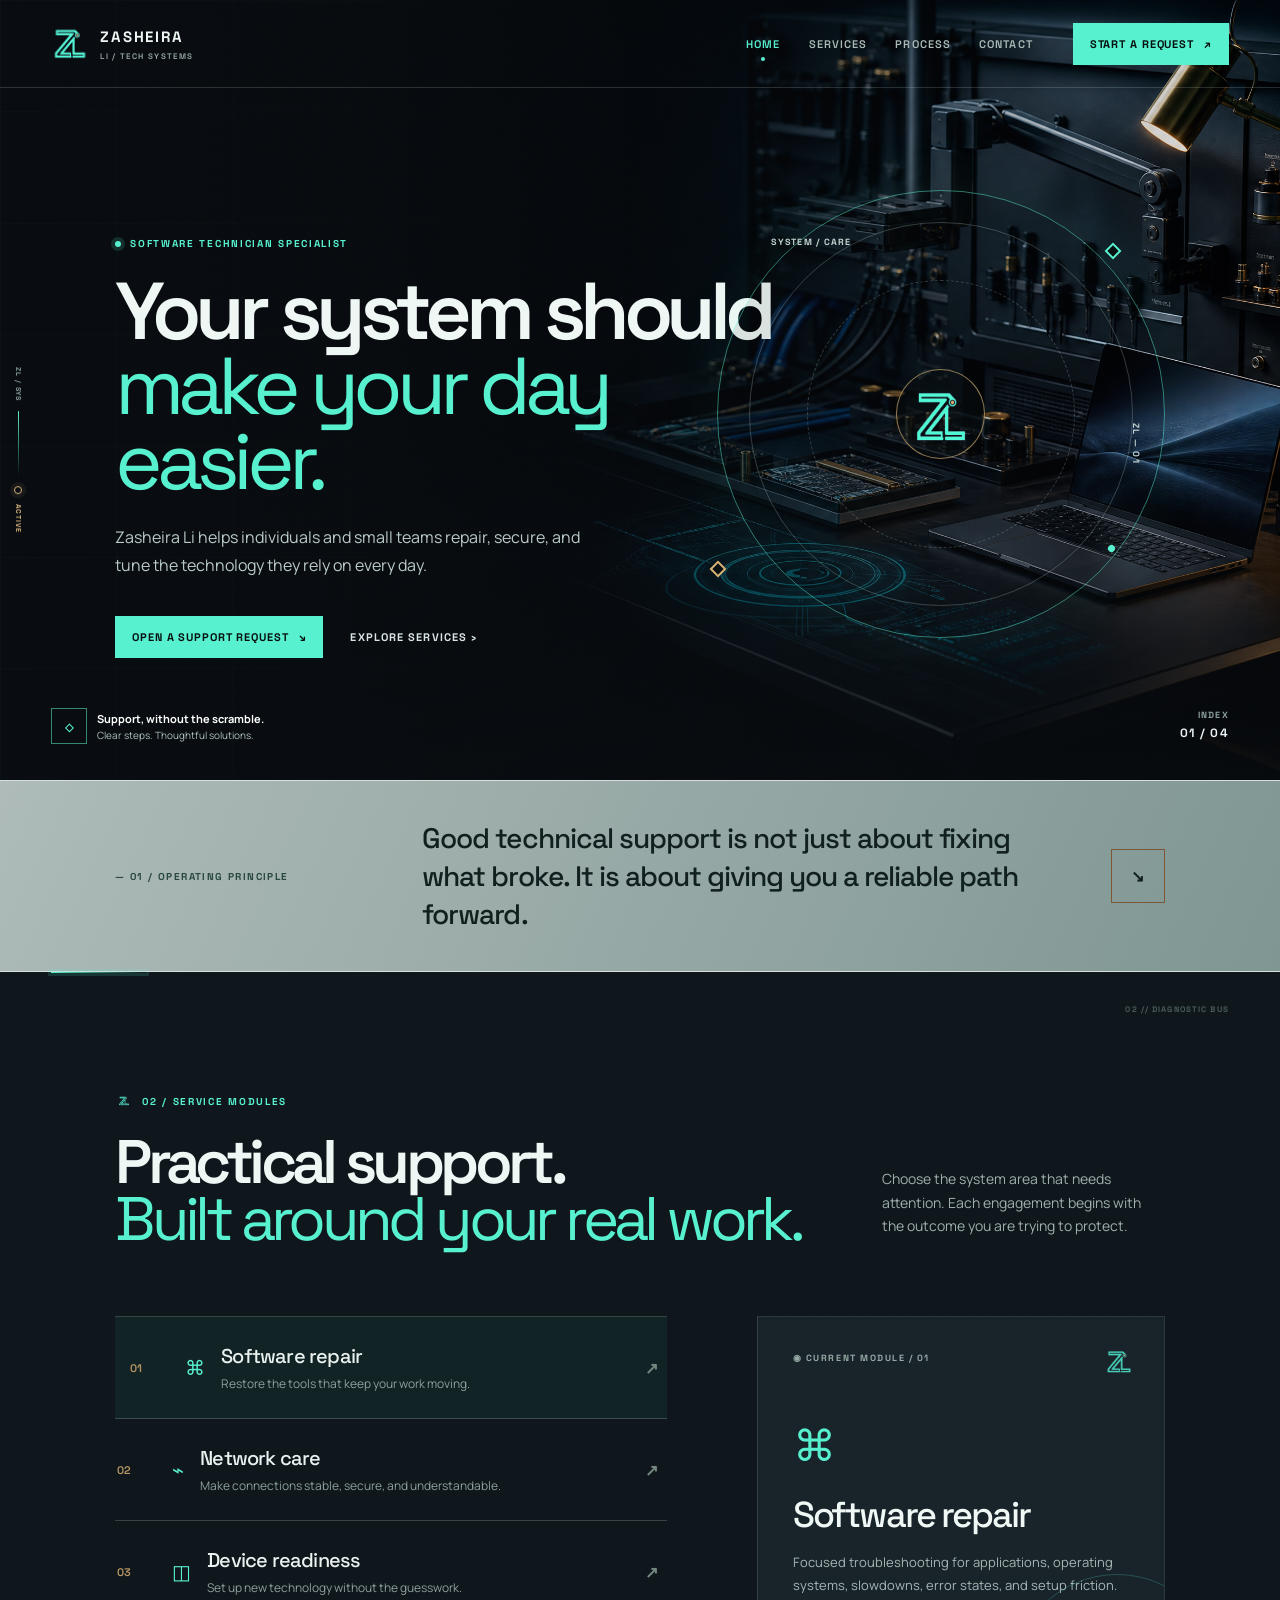
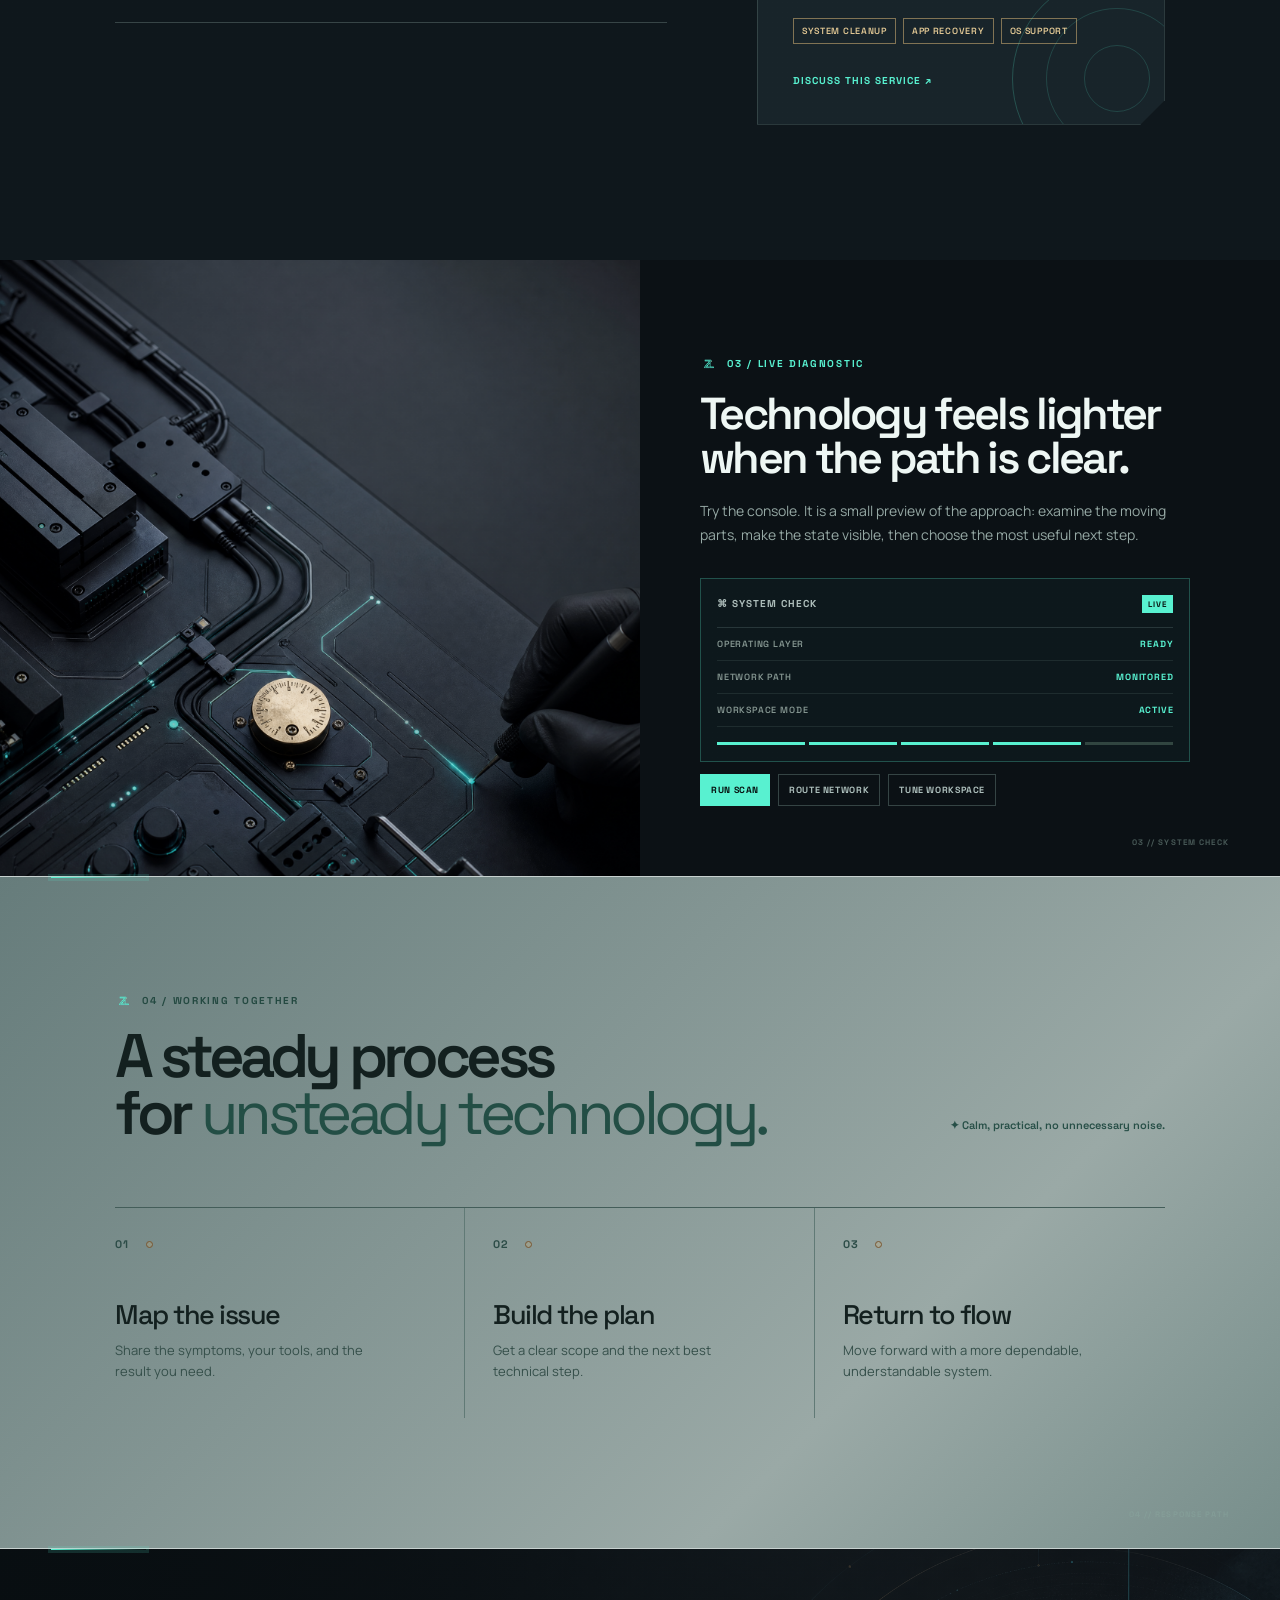
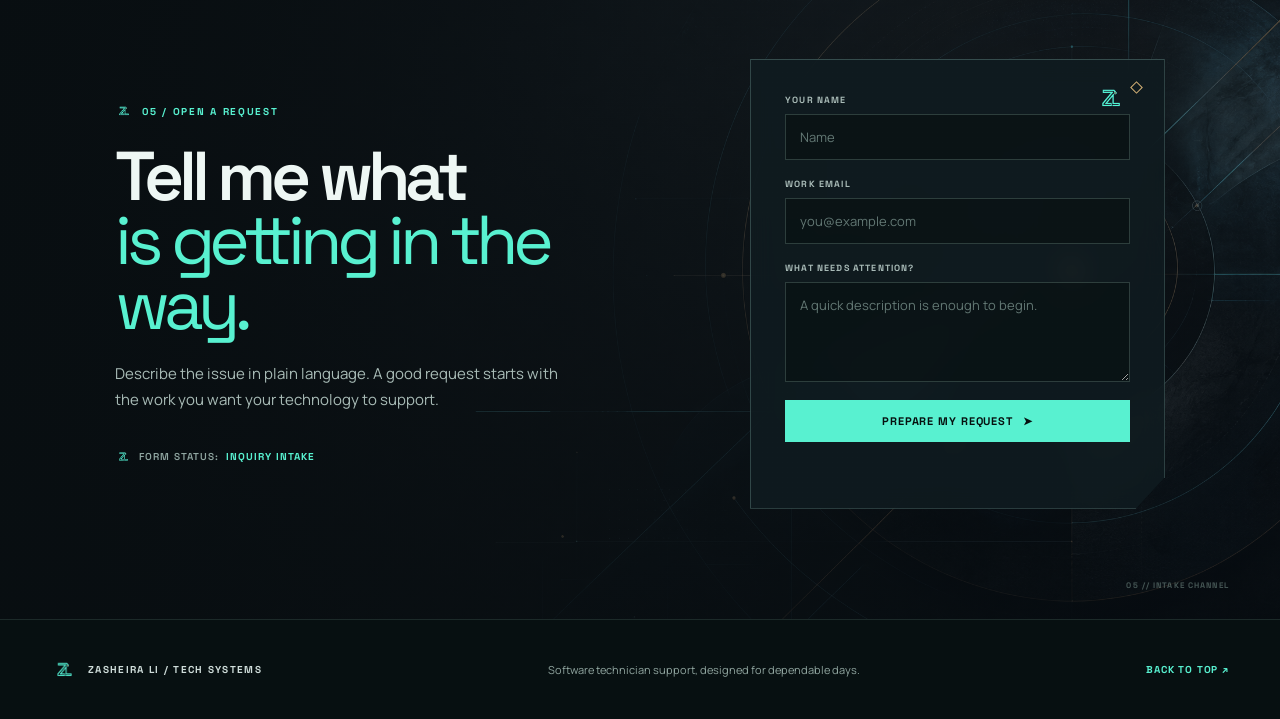
==== index.html @ 00212023 "initial commit" ====
<!doctype html>
<html lang="en">

<head>
    <meta charset="UTF-8" />
    <meta name="viewport" content="width=device-width, initial-scale=1.0" />
    <meta name="description" content="Software technician support by Zasheira Li." />
    <title>Zasheira Li | Software Technician Specialist</title>

    <link rel="icon" type="image/png" href="images/zl-logo.png" />
    <link rel="preconnect" href="https://fonts.googleapis.com" />
    <link rel="preconnect" href="https://fonts.gstatic.com" crossorigin />
    <link
        href="https://fonts.googleapis.com/css2?family=Manrope:wght@400;500;600;700&family=Space+Grotesk:wght@400;500;600;700&display=swap"
        rel="stylesheet" />
    <link rel="stylesheet" href="styles.css" />

<!-- Meta Pixel Code -->
<script>
!function(f,b,e,v,n,t,s)
{if(f.fbq)return;n=f.fbq=function(){n.callMethod?
n.callMethod.apply(n,arguments):n.queue.push(arguments)};
if(!f._fbq)f._fbq=n;n.push=n;n.loaded=!0;n.version='2.0';
n.queue=[];t=b.createElement(e);t.async=!0;
t.src=v;s=b.getElementsByTagName(e)[0];
s.parentNode.insertBefore(t,s)}(window, document,'script',
'https://connect.facebook.net/en_US/fbevents.js');
fbq('init', '1615574453463263');
fbq('track', 'PageView');
</script>
<noscript><img height="1" width="1" style="display:none"
src="https://www.facebook.com/tr?id=1615574453463263&ev=PageView&noscript=1"
/></noscript>
<!-- End Meta Pixel Code -->


</head>

<body>
    <main class="site-shell" id="top">
        <div class="ambient-noise" aria-hidden="true"></div>

        <aside class="system-rail" aria-hidden="true">
            <span>ZL / SYS</span>
            <i></i>
            <b></b>
            <span>ACTIVE</span>
        </aside>

        <!-- Header -------------------------------------------------------- -->
        <header class="site-header">
            <a href="#top" class="brand" aria-label="Return to top">
                <img src="images/zl-logo.png" alt="ZL logo" />
                <span>
                    <strong>ZASHEIRA</strong>
                    <small>LI / TECH SYSTEMS</small>
                </span>
            </a>

            <nav class="desktop-nav" aria-label="Primary navigation">
                <a href="#top" class="active">Home</a>
                <a href="#services">Services</a>
                <a href="#process">Process</a>
                <a href="#contact">Contact</a>
            </nav>

            <a href="#contact" class="header-cta">Start a request <b>↗</b></a>
            <button class="menu-button" aria-label="Toggle menu" aria-expanded="false">☰</button>
        </header>

        <nav class="mobile-nav" aria-label="Mobile navigation">
            <a href="#top">Home</a>
            <a href="#services">Services</a>
            <a href="#process">Process</a>
            <a href="#contact">Contact</a>
        </nav>

        <!-- Hero ---------------------------------------------------------- -->
        <section class="hero-section" id="hero">
            <div class="hero-visual">
                <img src="images/hero-console.jpg"
                    alt="Futuristic software diagnostic workspace" />
                <div></div>
            </div>
            <div class="hero-grid" aria-hidden="true"></div>

            <div class="hero-copy">
                <div class="eyebrow"><i></i>Software technician specialist</div>
                <h1>Your system should <em>make your day easier.</em></h1>
                <p>Zasheira Li helps individuals and small teams repair, secure, and tune the technology they rely on
                    every day.</p>
                <div class="hero-actions">
                    <a href="#contact" class="signal-button">Open a support request <b>↘</b></a>
                    <a href="#services" class="text-button">Explore services <b>›</b></a>
                </div>
            </div>

            <div class="hero-ring" aria-hidden="true">
                <span class="label-top">SYSTEM / CARE</span>
                <span class="label-right">ZL — 01</span>
                <div class="ring-core">
                    <img src="images/zl-logo.png" alt="" />
                </div>
                <i class="tick one"></i>
                <i class="tick two"></i>
                <i class="tick three"></i>
            </div>

            <div class="hero-status">
                <b>◇</b>
                <span>
                    <strong>Support, without the scramble.</strong>
                    <small>Clear steps. Thoughtful solutions.</small>
                </span>
            </div>
            <div class="hero-index"><span>INDEX</span><strong>01 / 04</strong></div>
        </section>

        <!-- Principle strip ------------------------------------------------ -->
        <section class="intro-strip">
            <span>— 01 / OPERATING PRINCIPLE</span>
            <p>Good technical support is not just about fixing what broke. It is about giving you a reliable path
                forward.</p>
            <img class="strip-logo" src="images/zl-logo.png" alt="ZL logo" />
            <b>↘</b>
        </section>

        <!-- Service modules ------------------------------------------------ -->
        <section id="services" class="services-section">
            <div class="section-rule"></div>
            <span class="section-code">02 // DIAGNOSTIC BUS</span>

            <div class="section-intro">
                <div>
                    <span class="section-kicker"><img src="images/zl-logo.png"
                            alt="" />02 / SERVICE MODULES</span>
                    <h2>Practical support.<br /><em>Built around your real work.</em></h2>
                </div>
                <p>Choose the system area that needs attention. Each engagement begins with the outcome you are trying
                    to protect.</p>
            </div>

            <div class="service-layout">
                <div class="service-list" role="tablist">
                    <button class="service-tab selected" data-service="0" role="tab" aria-selected="true">
                        <span>01</span><strong>⌘ <i>Software repair<small>Restore the tools that keep your work
                                    moving.</small></i></strong><b>↗</b>
                    </button>
                    <button class="service-tab" data-service="1" role="tab" aria-selected="false">
                        <span>02</span><strong>⌁ <i>Network care<small>Make connections stable, secure, and
                                    understandable.</small></i></strong><b>↗</b>
                    </button>
                    <button class="service-tab" data-service="2" role="tab" aria-selected="false">
                        <span>03</span><strong>◫ <i>Device readiness<small>Set up new technology without the
                                    guesswork.</small></i></strong><b>↗</b>
                    </button>
                </div>

                <article class="service-focus" role="tabpanel">
                    <img class="focus-logo" src="images/zl-logo.png" alt="ZL logo" />
                    <span class="focus-status">◉ CURRENT MODULE / 01</span>
                    <b class="focus-icon">⌘</b>
                    <h3>Software repair</h3>
                    <p>Focused troubleshooting for applications, operating systems, slowdowns, error states, and setup
                        friction.</p>
                    <div class="focus-tags"><span>System cleanup</span><span>App recovery</span><span>OS support</span>
                    </div>
                    <a href="#contact">Discuss this service ↗</a>
                    <div class="focus-decoration"><i></i><i></i><i></i></div>
                </article>
            </div>
        </section>

        <!-- Live diagnostic ------------------------------------------------ -->
        <section class="diagnostic-section">
            <span class="section-code bottom">03 // SYSTEM CHECK</span>
            <div class="diagnostic-image">
                <img src="images/diagnostic-detail.jpg"
                    alt="Diagnostic hardware at a technology workbench" />
            </div>

            <div class="diagnostic-console">
                <span class="section-kicker"><img src="images/zl-logo.png" alt="" />03 /
                    LIVE DIAGNOSTIC</span>
                <h2>Technology feels lighter when the path is clear.</h2>
                <p>Try the console. It is a small preview of the approach: examine the moving parts, make the state
                    visible, then choose the most useful next step.</p>

                <div class="console-screen">
                    <div><strong>⌘ SYSTEM CHECK</strong><b>LIVE</b></div>
                    <p><span>OPERATING LAYER</span><strong data-status="operating">READY</strong></p>
                    <p><span>NETWORK PATH</span><strong data-status="network">MONITORED</strong></p>
                    <p><span>WORKSPACE MODE</span><strong data-status="workspace">ACTIVE</strong></p>
                    <section><i></i><i></i><i></i><i></i><i></i></section>
                </div>

                <div class="console-controls">
                    <button data-mode="scan" class="active-control">Run scan</button>
                    <button data-mode="network">Route network</button>
                    <button data-mode="workspace">Tune workspace</button>
                </div>
            </div>
        </section>

        <!-- Process ------------------------------------------------------- -->
        <section class="process-section" id="process">
            <div class="section-rule"></div>
            <span class="section-code bottom">04 // RESPONSE PATH</span>

            <div class="process-head">
                <div>
                    <span class="section-kicker"><img src="images/zl-logo.png"
                            alt="" />04 / WORKING TOGETHER</span>
                    <h2>A steady process<br />for <em>unsteady technology.</em></h2>
                </div>
                <p>✦ Calm, practical, no unnecessary noise.</p>
            </div>

            <div class="process-rail">
                <article><span>01 <i></i></span>
                    <h3>Map the issue</h3>
                    <p>Share the symptoms, your tools, and the result you need.</p>
                </article>
                <article><span>02 <i></i></span>
                    <h3>Build the plan</h3>
                    <p>Get a clear scope and the next best technical step.</p>
                </article>
                <article><span>03 <i></i></span>
                    <h3>Return to flow</h3>
                    <p>Move forward with a more dependable, understandable system.</p>
                </article>
            </div>
        </section>

        <!-- Contact ------------------------------------------------------- -->
        <section id="contact" class="contact-section">
            <div class="section-rule"></div>
            <span class="section-code bottom">05 // INTAKE CHANNEL</span>
            <img class="contact-bg" src="images/signal-architecture.jpg" alt="" />
            <div class="contact-shade"></div>

            <div class="contact-copy">
                <span class="section-kicker"><img src="images/zl-logo.png" alt="" />05 /
                    OPEN A REQUEST</span>
                <h2>Tell me what<br /><em>is getting in the way.</em></h2>
                <p>Describe the issue in plain language. A good request starts with the work you want your technology to
                    support.</p>
                <small><img src="images/zl-logo.png" alt="" /> FORM STATUS: <b>INQUIRY
                        INTAKE</b></small>
            </div>

            <form action="https://api.web3forms.com/submit" method="Post" class="contact-form" novalidate>
                <input type="hidden" name="access_key" value="43fbd045-562e-41dc-9296-000129bf1708"> 
                <img class="form-logo" src="images/zl-logo.png" alt="ZL logo" />
                <label>Your name<input name="name" placeholder="Name" /></label>
                <label>Work email<input name="email" type="email" placeholder="you@example.com" /></label>
                <label>What needs attention?<textarea name="help" rows="4"
                        placeholder="A quick description is enough to begin."></textarea></label>
                <button class="signal-button" type="submit">Prepare my request <b>➤</b></button>
                <p class="form-message" aria-live="polite"></p>
            </form>
        </section>

        <!-- Footer -------------------------------------------------------- -->
        <footer>
            <div><img src="images/zl-logo.png" alt="ZL logo" /> ZASHEIRA LI / TECH
                SYSTEMS</div>
            <p>Software technician support, designed for dependable days.</p>
            <a href="#top">Back to top ↗</a>
        </footer>
    </main>

    <script src="script.js"></script>
</body>

</html>
---- styles.css ----
/* =========================================================
   ZASHEIRA LI — SIGNAL WORKSHOP
   Standalone stylesheet
   ========================================================= */

/* ---------------------------------------------------------
   1. DESIGN TOKENS AND BASE RULES
   --------------------------------------------------------- */
:root {
  --aqua: #58f1d0;
  --aqua-light: #8affdf;
  --brass: #d8b477;
  --ink: #090d11;
  --panel: #0f171c;
  --panel-raised: #18242a;
  --text: #eef7f4;
  --muted: #9dafab;
  --line: rgba(174, 203, 196, 0.25);
  --heading: "Space Grotesk", Arial, sans-serif;
  --body: "Manrope", Arial, sans-serif;
}

* {
  box-sizing: border-box;
}

html {
  scroll-behavior: smooth;
  background: var(--ink);
}

body {
  margin: 0;
  background: var(--ink);
  color: var(--text);
  font-family: var(--body);
}

a {
  color: inherit;
  text-decoration: none;
}

button,
input,
textarea {
  font: inherit;
}

button {
  cursor: pointer;
}

button:focus-visible,
a:focus-visible,
input:focus-visible,
textarea:focus-visible {
  outline: 2px solid var(--aqua);
  outline-offset: 3px;
}

.site-shell {
  position: relative;
  overflow: hidden;
  background: var(--ink);
}

.ambient-noise {
  position: absolute;
  z-index: 10;
  inset: 0;
  pointer-events: none;
  opacity: 0.16;
  background-image: radial-gradient(rgba(255, 255, 255, 0.23) 0.5px, transparent 0.6px);
  background-size: 5px 5px;
  mix-blend-mode: soft-light;
}

/* ---------------------------------------------------------
   2. REUSABLE TYPE, BUTTON, AND SYSTEM COMPONENTS
   --------------------------------------------------------- */
.eyebrow,
.section-kicker,
.focus-status {
  display: flex;
  align-items: center;
  gap: 9px;
  color: var(--aqua);
  font: 700 10px var(--heading);
  letter-spacing: 0.17em;
  text-transform: uppercase;
}

.section-kicker img {
  width: 18px;
  height: 18px;
  object-fit: contain;
}

.section-rule {
  position: absolute;
  top: 0;
  left: clamp(25px, 4vw, 70px);
  width: 95px;
  height: 1px;
  background: linear-gradient(90deg, var(--aqua), transparent);
  box-shadow: 0 0 0 3px rgba(88, 241, 208, 0.14);
}

.section-code {
  position: absolute;
  top: 32px;
  right: clamp(25px, 4vw, 70px);
  color: rgba(138, 167, 159, 0.48);
  font: 700 8px var(--heading);
  letter-spacing: 0.14em;
}

.section-code.bottom {
  top: auto;
  bottom: 29px;
}

.signal-button,
.header-cta {
  display: inline-flex;
  align-items: center;
  justify-content: center;
  gap: 10px;
  padding: 14px 17px;
  border: 0;
  background: var(--aqua);
  color: #06100f;
  font: 700 11px var(--heading);
  letter-spacing: 0.08em;
  text-transform: uppercase;
  transition: transform 160ms cubic-bezier(0.23, 1, 0.32, 1), background 160ms ease;
}

.signal-button:hover,
.header-cta:hover {
  transform: translateY(-2px);
  background: var(--aqua-light);
}

.signal-button:active,
.header-cta:active {
  transform: scale(0.97);
}

/* ---------------------------------------------------------
   3. FIXED SYSTEM RAIL AND SITE HEADER
   --------------------------------------------------------- */
.system-rail {
  position: fixed;
  z-index: 20;
  top: 50%;
  left: 14px;
  display: flex;
  flex-direction: column;
  align-items: center;
  gap: 10px;
  transform: translateY(-50%);
  pointer-events: none;
  mix-blend-mode: screen;
}

.system-rail span {
  color: #89a09c;
  font: 700 7px/1 var(--heading);
  letter-spacing: 0.13em;
  writing-mode: vertical-rl;
}

.system-rail span:last-child {
  color: var(--brass);
}

.system-rail i {
  width: 1px;
  height: 65px;
  background: linear-gradient(var(--aqua), transparent);
}

.system-rail b {
  width: 8px;
  height: 8px;
  border: 1px solid var(--brass);
  border-radius: 50%;
  box-shadow: 0 0 0 4px rgba(216, 180, 119, 0.07);
}

.site-header {
  position: absolute;
  z-index: 30;
  inset: 0 0 auto;
  display: flex;
  align-items: center;
  height: 88px;
  padding: 20px clamp(25px, 4vw, 70px);
  border-bottom: 1px solid rgba(228, 247, 241, 0.16);
}

.brand {
  display: flex;
  align-items: center;
  gap: 11px;
}

.brand img {
  width: 58px;
  height: 58px;
  margin: -10px;
}

.brand span {
  display: grid;
  gap: 5px;
  line-height: 1;
}

.brand strong {
  font: 700 15px var(--heading);
  letter-spacing: 0.12em;
}

.brand small {
  color: #9aaba8;
  font: 600 8px var(--heading);
  letter-spacing: 0.17em;
}

.desktop-nav {
  display: flex;
  gap: 28px;
  margin-right: 40px;
  margin-left: auto;
}

.desktop-nav a {
  padding: 8px 0;
  color: #aabbb7;
  font: 600 11px var(--heading);
  letter-spacing: 0.1em;
  text-transform: uppercase;
}

.desktop-nav a:hover,
.desktop-nav a.active {
  color: var(--aqua);
}

.desktop-nav a.active::after {
  display: block;
  width: 4px;
  height: 4px;
  margin: 6px auto -10px;
  border-radius: 50%;
  background: var(--aqua);
  content: "";
}

.menu-button,
.mobile-nav {
  display: none;
}

/* ---------------------------------------------------------
   4. HERO SECTION
   --------------------------------------------------------- */
.hero-section {
  position: relative;
  display: flex;
  align-items: center;
  min-height: 780px;
  padding: 195px clamp(25px, 9vw, 145px) 80px;
  isolation: isolate;
  overflow: hidden;
}

.hero-visual,
.hero-visual div,
.hero-grid {
  position: absolute;
  inset: 0;
}

.hero-visual {
  z-index: -3;
}

.hero-visual img {
  width: 100%;
  height: 100%;
  object-fit: cover;
  object-position: center;
}

.hero-visual div {
  background:
    linear-gradient(90deg, #090d11 0%, rgba(9, 13, 17, 0.91) 26%, rgba(9, 13, 17, 0.5) 57%, rgba(9, 13, 17, 0.08)),
    linear-gradient(0deg, rgba(9, 13, 17, 0.78), transparent 45%);
}

.hero-grid {
  z-index: -1;
  opacity: 0.32;
  background:
    linear-gradient(rgba(91, 163, 149, 0.11) 1px, transparent 1px),
    linear-gradient(90deg, rgba(91, 163, 149, 0.11) 1px, transparent 1px);
  background-size: 9.09% 14.28%;
  mask-image: linear-gradient(90deg, #000, transparent 70%);
}

.hero-copy {
  z-index: 2;
  max-width: 700px;
}

.eyebrow i {
  width: 6px;
  height: 6px;
  border-radius: 50%;
  background: var(--aqua);
  box-shadow: 0 0 0 4px rgba(88, 241, 208, 0.15);
}

.hero-copy h1,
.section-intro h2,
.process-head h2,
.contact-copy h2 {
  margin: 24px 0;
  font: 600 clamp(48px, 6.3vw, 100px) / 0.93 var(--heading);
  letter-spacing: -0.075em;
}

.hero-copy h1 em,
.section-intro em,
.process-head em,
.contact-copy em {
  display: block;
  color: var(--aqua);
  font-style: normal;
  font-weight: 400;
}

.hero-copy p {
  max-width: 475px;
  color: #bacbc6;
  font-size: 16px;
  line-height: 1.75;
}

.hero-actions {
  display: flex;
  align-items: center;
  gap: 27px;
  margin-top: 37px;
}

.text-button {
  color: #d8e5e2;
  font: 700 11px var(--heading);
  letter-spacing: 0.1em;
  text-transform: uppercase;
}

.text-button:hover {
  color: var(--aqua);
}

.hero-ring {
  position: absolute;
  z-index: 2;
  top: 190px;
  right: clamp(-70px, 9vw, 120px);
  width: clamp(290px, 35vw, 540px);
  height: clamp(290px, 35vw, 540px);
  border: 1px solid rgba(88, 241, 208, 0.48);
  border-radius: 50%;
  box-shadow: inset 0 0 0 35px rgba(9, 17, 19, 0.09), 0 0 70px rgba(88, 241, 208, 0.06);
  transition: transform 500ms cubic-bezier(0.23, 1, 0.32, 1);
}

.hero-ring::before,
.hero-ring::after {
  position: absolute;
  inset: 7%;
  border: 1px solid rgba(210, 234, 227, 0.23);
  border-radius: 50%;
  content: "";
}

.hero-ring::after {
  inset: 20%;
  border-style: dashed;
  animation: spin 18s linear infinite;
}

.ring-core {
  position: absolute;
  inset: 40%;
  display: grid;
  place-items: center;
  border: 1px solid rgba(216, 180, 119, 0.66);
  border-radius: 50%;
  background: rgba(9, 16, 18, 0.48);
}

.ring-core img {
  width: 106%;
  height: 106%;
}

.label-top,
.label-right {
  position: absolute;
  color: #c4d4d0;
  font: 700 9px var(--heading);
  letter-spacing: 0.14em;
}

.label-top {
  top: 10%;
  left: 12%;
}

.label-right {
  top: 52%;
  right: 5%;
  writing-mode: vertical-rl;
}

.tick {
  position: absolute;
  width: 12px;
  height: 12px;
  border: 2px solid var(--aqua);
  background: #091012;
  transform: rotate(45deg);
}

.tick.one { top: 12%; right: 10%; }
.tick.two { bottom: 14%; left: -6px; border-color: var(--brass); }
.tick.three { right: 11%; bottom: 19%; width: 7px; height: 7px; border: 0; border-radius: 50%; background: var(--aqua); }

.hero-status {
  position: absolute;
  z-index: 3;
  bottom: 36px;
  left: clamp(25px, 4vw, 70px);
  display: flex;
  align-items: center;
  gap: 10px;
  color: #afc1bd;
  font-size: 11px;
}

.hero-status > b {
  display: grid;
  place-items: center;
  width: 36px;
  height: 36px;
  border: 1px solid rgba(88, 241, 208, 0.54);
  color: var(--aqua);
}

.hero-status span {
  display: grid;
  gap: 2px;
}

.hero-status strong { color: white; }
.hero-status small { font-size: 10px; }

.hero-index {
  position: absolute;
  right: clamp(25px, 4vw, 70px);
  bottom: 39px;
  display: grid;
  gap: 4px;
  color: #8ca19d;
  font: 700 9px var(--heading);
  letter-spacing: 0.14em;
  text-align: right;
}

.hero-index strong {
  color: #e9f3f1;
  font-size: 12px;
}

/* ---------------------------------------------------------
   5. OPERATING PRINCIPLE STRIP
   --------------------------------------------------------- */
.intro-strip {
  display: grid;
  grid-template-columns: 1fr minmax(300px, 2.3fr) 80px;
  align-items: center;
  gap: 34px;
  min-height: 180px;
  padding: 38px clamp(25px, 9vw, 145px);
  border-block: 1px solid #d7dfdc;
  background: linear-gradient(115deg, #aebbb8, #7f9693);
  color: #11201f;
}

.intro-strip > span {
  color: #294842;
  font: 700 10px var(--heading);
  letter-spacing: 0.14em;
}

.intro-strip p {
  max-width: 715px;
  margin: 0;
  font: 500 clamp(19px, 2.2vw, 30px) / 1.35 var(--heading);
  letter-spacing: -0.035em;
}

.intro-strip > b {
  display: grid;
  place-items: center;
  justify-self: end;
  width: 54px;
  height: 54px;
  border: 1px solid #7d5733;
}

.strip-logo {
  display: none;
  width: 46px;
  height: 46px;
  object-fit: contain;
}

/* ---------------------------------------------------------
   6. SERVICE MODULES
   --------------------------------------------------------- */
.services-section {
  position: relative;
  padding: 120px clamp(25px, 9vw, 145px) 135px;
  background: var(--panel);
}

.section-intro {
  display: grid;
  grid-template-columns: 1.7fr 0.7fr;
  align-items: end;
  gap: 80px;
  margin-bottom: 68px;
}

.section-intro h2,
.process-head h2 {
  margin-bottom: 0;
  font-size: clamp(42px, 4.8vw, 75px);
}

.section-intro p {
  margin: 0 0 10px;
  color: #9eb0ad;
  font-size: 14px;
  line-height: 1.7;
}

.service-layout {
  display: grid;
  grid-template-columns: 1.15fr 0.85fr;
  gap: clamp(40px, 7vw, 110px);
}

.service-list {
  border-top: 1px solid var(--line);
}

.service-tab {
  display: grid;
  grid-template-columns: 55px 1fr 20px;
  align-items: center;
  width: 100%;
  padding: 26px 2px;
  border: 0;
  border-bottom: 1px solid var(--line);
  background: transparent;
  color: #eaf2ef;
  text-align: left;
  transition: padding 200ms ease, background 200ms ease;
}

.service-tab:hover,
.service-tab.selected {
  padding-left: 15px;
  background: rgba(88, 241, 208, 0.05);
}

.service-tab > span {
  color: #b99865;
  font: 600 11px var(--heading);
}

.service-tab strong {
  display: flex;
  align-items: center;
  gap: 16px;
  color: var(--aqua);
  font: 400 20px var(--heading);
}

.service-tab strong i {
  display: grid;
  gap: 6px;
  color: #eaf2ef;
  font-style: normal;
  font-weight: 500;
  letter-spacing: -0.04em;
}

.service-tab small {
  color: #8da09c;
  font: 400 12px var(--body);
  letter-spacing: 0;
}

.service-tab > b {
  color: #758781;
}

.service-focus {
  position: relative;
  min-height: 380px;
  padding: 35px;
  overflow: hidden;
  border: 1px solid rgba(174, 203, 196, 0.18);
  background: var(--panel-raised);
  clip-path: polygon(0 0, 100% 0, 100% 94%, 94% 100%, 0 100%);
}

.focus-logo {
  position: absolute;
  top: 23px;
  right: 23px;
  width: 44px;
  height: 44px;
  object-fit: contain;
  opacity: 0.82;
}

.focus-status {
  color: #96aaa5;
  font-size: 9px;
}

.focus-icon {
  display: block;
  margin: 55px 0 18px;
  color: var(--aqua);
  font: 400 43px var(--heading);
}

.service-focus h3 {
  margin: 0;
  color: #f0f8f5;
  font: 500 36px var(--heading);
  letter-spacing: -0.06em;
}

.service-focus p {
  max-width: 410px;
  color: #a6b7b4;
  font-size: 13px;
  line-height: 1.75;
}

.focus-tags {
  display: flex;
  flex-wrap: wrap;
  gap: 7px;
  margin-top: 21px;
}

.focus-tags span {
  padding: 6px 8px;
  border: 1px solid rgba(216, 180, 119, 0.55);
  color: #e2c894;
  font: 600 9px var(--heading);
  letter-spacing: 0.08em;
  text-transform: uppercase;
}

.service-focus > a {
  display: inline-block;
  margin-top: 30px;
  color: var(--aqua);
  font: 700 10px var(--heading);
  letter-spacing: 0.1em;
  text-transform: uppercase;
}

.focus-decoration {
  position: absolute;
  right: -58px;
  bottom: -60px;
  width: 210px;
  height: 210px;
  border: 1px solid rgba(88, 241, 208, 0.22);
  border-radius: 50%;
}

.focus-decoration i {
  position: absolute;
  inset: 16%;
  border: 1px solid rgba(88, 241, 208, 0.16);
  border-radius: 50%;
}

.focus-decoration i:nth-child(2) { inset: 34%; }
.focus-decoration i:nth-child(3) { inset: 51%; border: 0; background: var(--brass); }

/* ---------------------------------------------------------
   7. DIAGNOSTIC CONSOLE
   --------------------------------------------------------- */
.diagnostic-section {
  position: relative;
  display: grid;
  grid-template-columns: 1fr 1fr;
  min-height: 600px;
  background: #0b1115;
}

.diagnostic-image {
  min-height: 520px;
  overflow: hidden;
}

.diagnostic-image img {
  width: 100%;
  height: 100%;
  object-fit: cover;
  filter: saturate(0.8);
}

.diagnostic-console {
  padding: 95px clamp(25px, 7vw, 115px) 70px 60px;
}

.diagnostic-console h2 {
  margin: 19px 0;
  font: 600 clamp(35px, 3.5vw, 56px) / 0.98 var(--heading);
  letter-spacing: -0.06em;
}

.diagnostic-console > p {
  max-width: 520px;
  color: #95a8a4;
  font-size: 14px;
  line-height: 1.75;
}

.console-screen {
  max-width: 500px;
  margin-top: 30px;
  padding: 16px;
  border: 1px solid rgba(88, 241, 208, 0.26);
  background: rgba(14, 27, 31, 0.73);
}

.console-screen > div,
.console-screen p {
  display: flex;
  align-items: center;
  justify-content: space-between;
}

.console-screen > div {
  padding-bottom: 14px;
  border-bottom: 1px solid rgba(175, 211, 202, 0.16);
  color: #adbdba;
  font: 700 10px var(--heading);
  letter-spacing: 0.1em;
}

.console-screen > div b {
  padding: 4px 6px;
  background: var(--aqua);
  color: #0a1713;
  font-size: 8px;
}

.console-screen p {
  margin: 0;
  padding: 10px 0;
  border-bottom: 1px solid rgba(175, 211, 202, 0.1);
  color: #849590;
  font: 600 9px var(--heading);
  letter-spacing: 0.09em;
}

.console-screen p strong {
  color: var(--aqua);
  font-size: 9px;
}

.console-screen section {
  display: flex;
  gap: 4px;
  padding-top: 15px;
}

.console-screen section i {
  flex: 1;
  height: 3px;
  background: var(--aqua);
}

.console-screen section i:last-child {
  background: #314540;
}

.console-controls {
  display: flex;
  flex-wrap: wrap;
  gap: 8px;
  margin-top: 12px;
}

.console-controls button {
  padding: 9px 10px;
  border: 1px solid rgba(175, 211, 202, 0.26);
  background: transparent;
  color: #acbebb;
  font: 700 9px var(--heading);
  letter-spacing: 0.07em;
  text-transform: uppercase;
}

.console-controls button:hover,
.console-controls button.active-control {
  border-color: var(--aqua);
  background: var(--aqua);
  color: #071110;
}

/* ---------------------------------------------------------
   8. PROCESS SECTION
   --------------------------------------------------------- */
.process-section {
  position: relative;
  padding: 115px clamp(25px, 9vw, 145px) 130px;
  border-block: 1px solid #c7d1cf;
  background: linear-gradient(135deg, #667c7b, #9aa9a6 70%, #778e8b);
  color: #13201f;
}

.process-head {
  display: flex;
  align-items: flex-end;
  justify-content: space-between;
  gap: 30px;
}

.process-head .section-kicker { color: #244941; }
.process-head h2 { margin-top: 18px; }
.process-head h2 em { display: inline; color: #234e45; }

.process-head > p {
  margin: 0 0 10px;
  color: #274f47;
  font: 600 11px var(--heading);
}

.process-rail {
  display: grid;
  grid-template-columns: repeat(3, 1fr);
  margin-top: 65px;
  border-top: 1px solid #435d59;
}

.process-rail article {
  min-height: 210px;
  padding: 23px 28px 10px 0;
  border-right: 1px solid #617a76;
}

.process-rail article + article {
  padding-left: 28px;
}

.process-rail article:last-child { border: 0; }

.process-rail span {
  color: #2c4c47;
  font: 700 11px var(--heading);
  letter-spacing: 0.1em;
}

.process-rail span i {
  display: inline-block;
  width: 7px;
  height: 7px;
  margin-left: 12px;
  border: 1px solid #795630;
  border-radius: 50%;
  background: rgba(216, 180, 119, 0.24);
}

.process-rail h3 {
  margin: 44px 0 8px;
  font: 500 27px var(--heading);
  letter-spacing: -0.055em;
}

.process-rail p {
  max-width: 260px;
  margin: 0;
  color: #354f4a;
  font-size: 13px;
  line-height: 1.65;
}

/* ---------------------------------------------------------
   9. CONTACT AND INQUIRY FORM
   --------------------------------------------------------- */
.contact-section {
  position: relative;
  z-index: 0;
  display: grid;
  grid-template-columns: 1.1fr 0.9fr;
  align-items: center;
  gap: clamp(50px, 10vw, 160px);
  min-height: 650px;
  padding: 110px clamp(25px, 9vw, 145px);
  isolation: isolate;
}

.contact-bg,
.contact-shade {
  position: absolute;
  z-index: -2;
  inset: 0;
  width: 100%;
  height: 100%;
  object-fit: cover;
}

.contact-shade {
  z-index: -1;
  background: linear-gradient(90deg, rgba(8, 14, 17, 0.96), rgba(8, 14, 17, 0.78) 57%, rgba(8, 14, 17, 0.58));
}

.contact-copy h2 {
  font-size: clamp(45px, 5.4vw, 82px);
}

.contact-copy p {
  max-width: 455px;
  color: #a8bbb6;
  font-size: 15px;
  line-height: 1.75;
}

.contact-copy small {
  display: flex;
  align-items: center;
  gap: 7px;
  margin-top: 35px;
  color: #90a6a1;
  font: 600 10px var(--heading);
  letter-spacing: 0.1em;
}

.contact-copy small img {
  width: 17px;
  height: 17px;
  object-fit: contain;
}

.contact-copy small b { color: var(--aqua); }

.contact-form {
  position: relative;
  padding: 34px;
  border: 1px solid rgba(153, 205, 192, 0.28);
  background: rgba(16, 28, 33, 0.84);
  backdrop-filter: blur(12px);
  clip-path: polygon(0 0, 100% 0, 100% 93%, 93% 100%, 0 100%);
}

.contact-form::before {
  position: absolute;
  top: 23px;
  right: 23px;
  width: 7px;
  height: 7px;
  border: 1px solid var(--brass);
  transform: rotate(45deg);
  content: "";
}

.form-logo {
  position: absolute;
  top: 21px;
  right: 36px;
  width: 34px;
  height: 34px;
  object-fit: contain;
}

.contact-form label {
  display: grid;
  gap: 8px;
  margin-bottom: 18px;
  color: #a9bbb7;
  font: 700 9px var(--heading);
  letter-spacing: 0.13em;
  text-transform: uppercase;
}

.contact-form input,
.contact-form textarea {
  width: 100%;
  padding: 13px 14px;
  resize: vertical;
  border: 1px solid rgba(157, 195, 185, 0.24);
  border-radius: 0;
  background: rgba(7, 14, 17, 0.58);
  color: #e9f7f3;
  font: 400 13px var(--body);
}

.contact-form input::placeholder,
.contact-form textarea::placeholder {
  color: #637874;
}

.contact-form .signal-button {
  width: 100%;
}

.form-message {
  min-height: 18px;
  margin: 14px 0 0;
  color: #d5b87f;
  font-size: 11px;
  line-height: 1.55;
}

.form-message.success { color: #8ff4dc; }

/* ---------------------------------------------------------
   10. FOOTER
   --------------------------------------------------------- */
footer {
  position: relative;
  z-index: 2;
  display: flex;
  align-items: center;
  justify-content: space-between;
  gap: 25px;
  min-height: 100px;
  padding: 27px clamp(25px, 4vw, 70px);
  border-top: 1px solid rgba(157, 195, 185, 0.14);
  background: #071011;
  color: #91a6a0;
  font-size: 11px;
}

footer div {
  display: flex;
  align-items: center;
  gap: 10px;
  color: #cfddda;
  font: 700 10px var(--heading);
  letter-spacing: 0.13em;
}

footer img {
  width: 27px;
  height: 27px;
}

footer p { margin: 0; }

footer a {
  color: var(--aqua);
  font: 700 10px var(--heading);
  letter-spacing: 0.08em;
  text-transform: uppercase;
}

/* ---------------------------------------------------------
   11. MOTION
   --------------------------------------------------------- */
@keyframes spin {
  to { transform: rotate(360deg); }
}

/* ---------------------------------------------------------
   12. RESPONSIVE RULES
   --------------------------------------------------------- */
@media (max-width: 800px) {
  .system-rail,
  .desktop-nav,
  .header-cta {
    display: none;
  }

  .site-header {
    height: 73px;
    padding: 16px 20px;
  }

  .menu-button {
    display: grid;
    place-items: center;
    width: 39px;
    height: 39px;
    margin-left: auto;
    border: 1px solid rgba(194, 224, 217, 0.35);
    background: none;
    color: var(--aqua);
    font-size: 17px;
  }

  .mobile-nav {
    position: fixed;
    z-index: 25;
    top: 73px;
    right: 0;
    left: 0;
    padding: 13px 20px 18px;
    border-bottom: 1px solid rgba(194, 224, 217, 0.2);
    background: #0d1519;
  }

  .mobile-nav.open { display: grid; }

  .mobile-nav a {
    padding: 12px 4px;
    color: #dcebe7;
    font: 700 12px var(--heading);
    letter-spacing: 0.1em;
    text-transform: uppercase;
  }

  .hero-section {
    align-items: flex-start;
    min-height: 740px;
    padding: 165px 24px 120px;
  }

  .hero-visual img { object-position: 62% center; }

  .hero-visual div {
    background:
      linear-gradient(90deg, rgba(9, 13, 17, 0.96), rgba(9, 13, 17, 0.78) 68%, rgba(9, 13, 17, 0.22)),
      linear-gradient(0deg, #090d11, transparent 35%);
  }

  .hero-copy h1 { font-size: clamp(48px, 14vw, 77px); }
  .hero-copy p { max-width: 370px; font-size: 14px; }

  .hero-actions {
    flex-direction: column;
    align-items: flex-start;
    gap: 15px;
  }

  .hero-ring {
    top: auto;
    right: -113px;
    bottom: 106px;
    width: 270px;
    height: 270px;
    opacity: 0.7;
  }

  .hero-status {
    bottom: 27px;
    left: 24px;
    max-width: 250px;
  }

  .hero-index {
    right: 24px;
    bottom: 29px;
  }

  .intro-strip {
    grid-template-columns: 1fr 45px;
    gap: 18px;
    padding: 32px 24px;
  }

  .intro-strip > span { grid-column: 1 / -1; }
  .intro-strip p { font-size: 19px; }

  .intro-strip > b {
    grid-column: 2;
    grid-row: 2;
    width: 44px;
    height: 44px;
  }

  .strip-logo {
    display: block;
    grid-column: 1;
    grid-row: 2;
  }

  .services-section,
  .process-section {
    padding: 80px 24px;
  }

  .section-intro {
    grid-template-columns: 1fr;
    gap: 16px;
    margin-bottom: 42px;
  }

  .section-intro h2,
  .process-head h2 {
    font-size: 43px;
  }

  .service-layout { grid-template-columns: 1fr; gap: 31px; }

  .service-tab {
    grid-template-columns: 42px 1fr 20px;
    padding: 20px 0;
  }

  .service-tab strong { gap: 11px; font-size: 18px; }
  .service-tab small { font-size: 11px; }
  .service-focus { min-height: 350px; padding: 28px; }

  .diagnostic-section { grid-template-columns: 1fr; }

  .diagnostic-image {
    min-height: 280px;
    max-height: 340px;
  }

  .diagnostic-console { padding: 64px 24px; }

  .process-head { display: grid; }
  .process-head > p { margin: 0; }

  .process-rail {
    grid-template-columns: 1fr;
    margin-top: 45px;
  }

  .process-rail article,
  .process-rail article + article {
    min-height: 0;
    padding: 22px 0;
    border-right: 0;
    border-bottom: 1px solid #506866;
  }

  .process-rail article:last-child { border-bottom: 0; }
  .process-rail h3 { margin: 20px 0 7px; }

  .contact-section {
    grid-template-columns: 1fr;
    gap: 42px;
    padding: 82px 24px;
  }

  .contact-copy h2 { font-size: 55px; }
  .contact-form { padding: 25px; }

  .section-code {
    right: 24px;
    font-size: 7px;
  }

  footer {
    flex-direction: column;
    align-items: flex-start;
    gap: 14px;
    padding: 28px 24px;
  }

  footer p { order: 3; }

  footer a {
    position: absolute;
    top: 32px;
    right: 20px;
  }
}

/* ---------------------------------------------------------
   13. REDUCED MOTION PREFERENCE
   --------------------------------------------------------- */
@media (prefers-reduced-motion: reduce) {
  html { scroll-behavior: auto; }

  .hero-ring,
  .header-cta,
  .signal-button,
  .service-tab {
    transition: none;
  }

  .hero-ring::after {
    animation: none;
  }
}
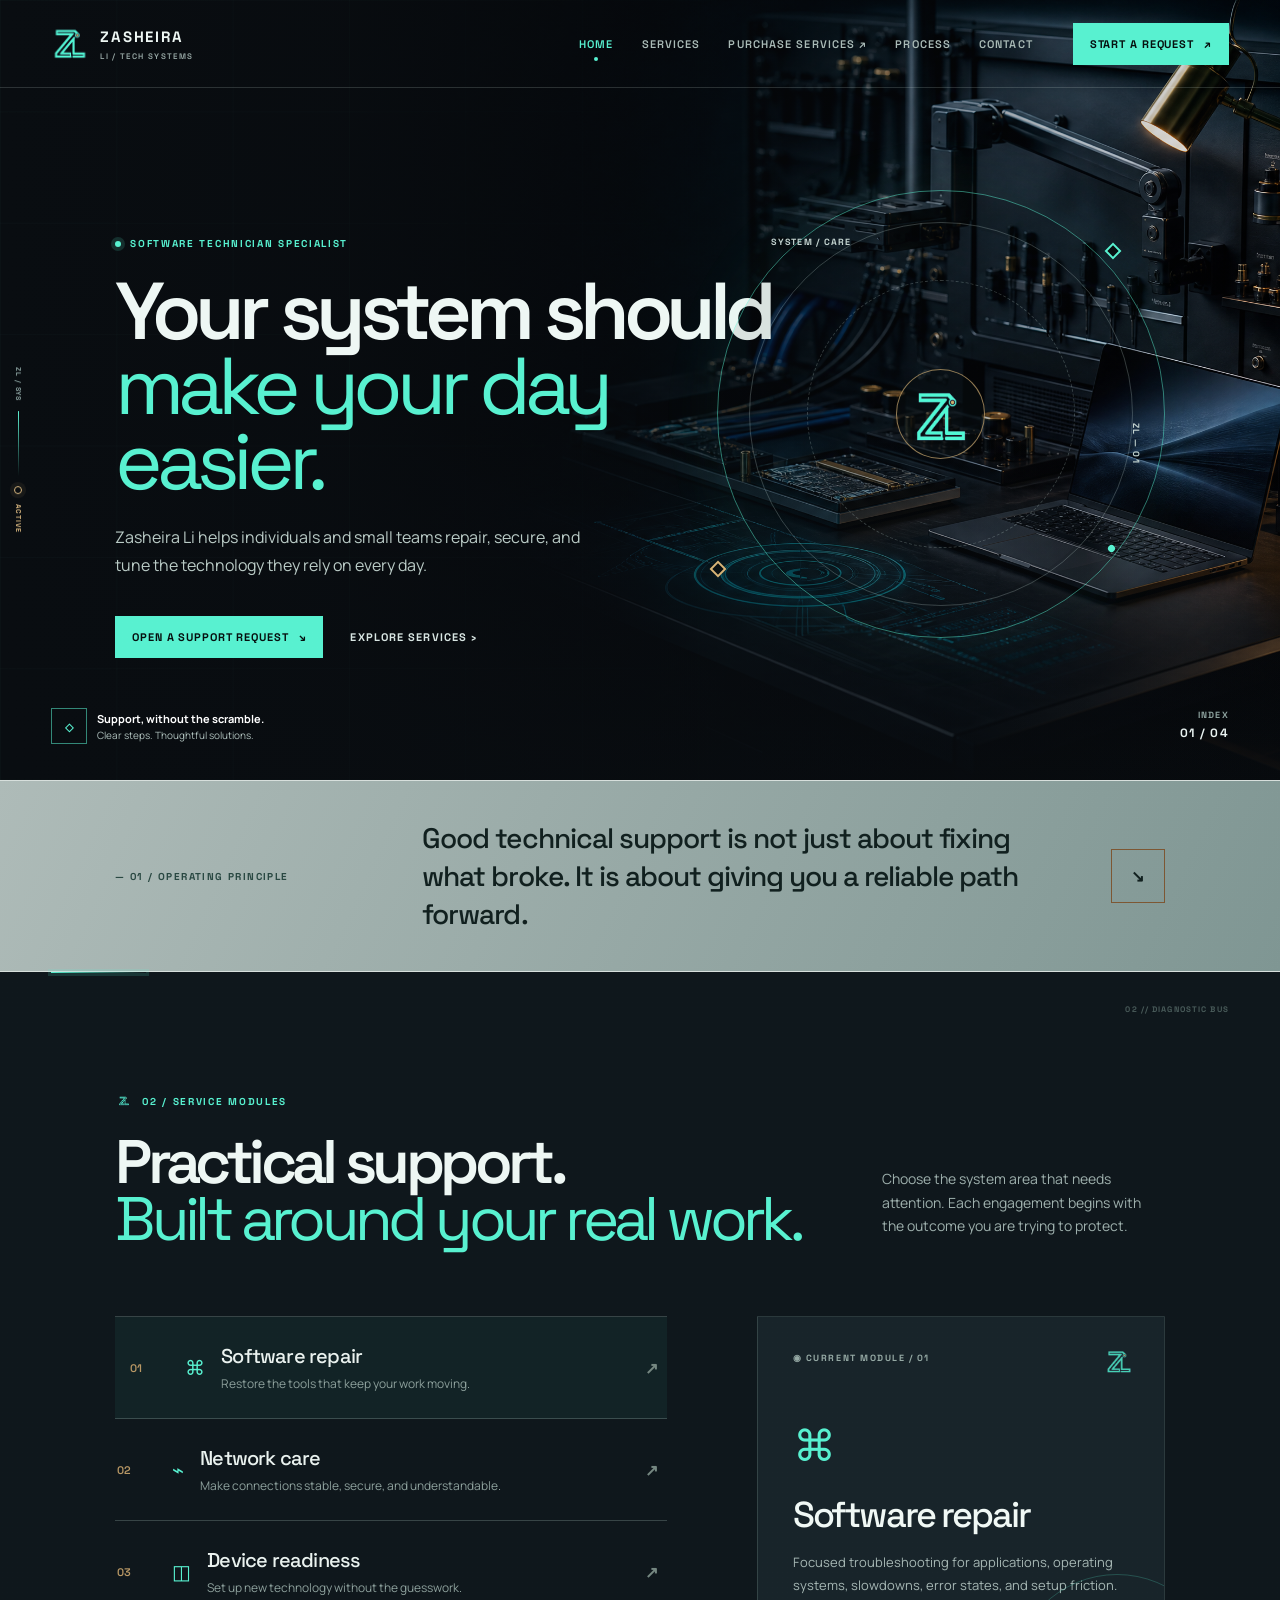
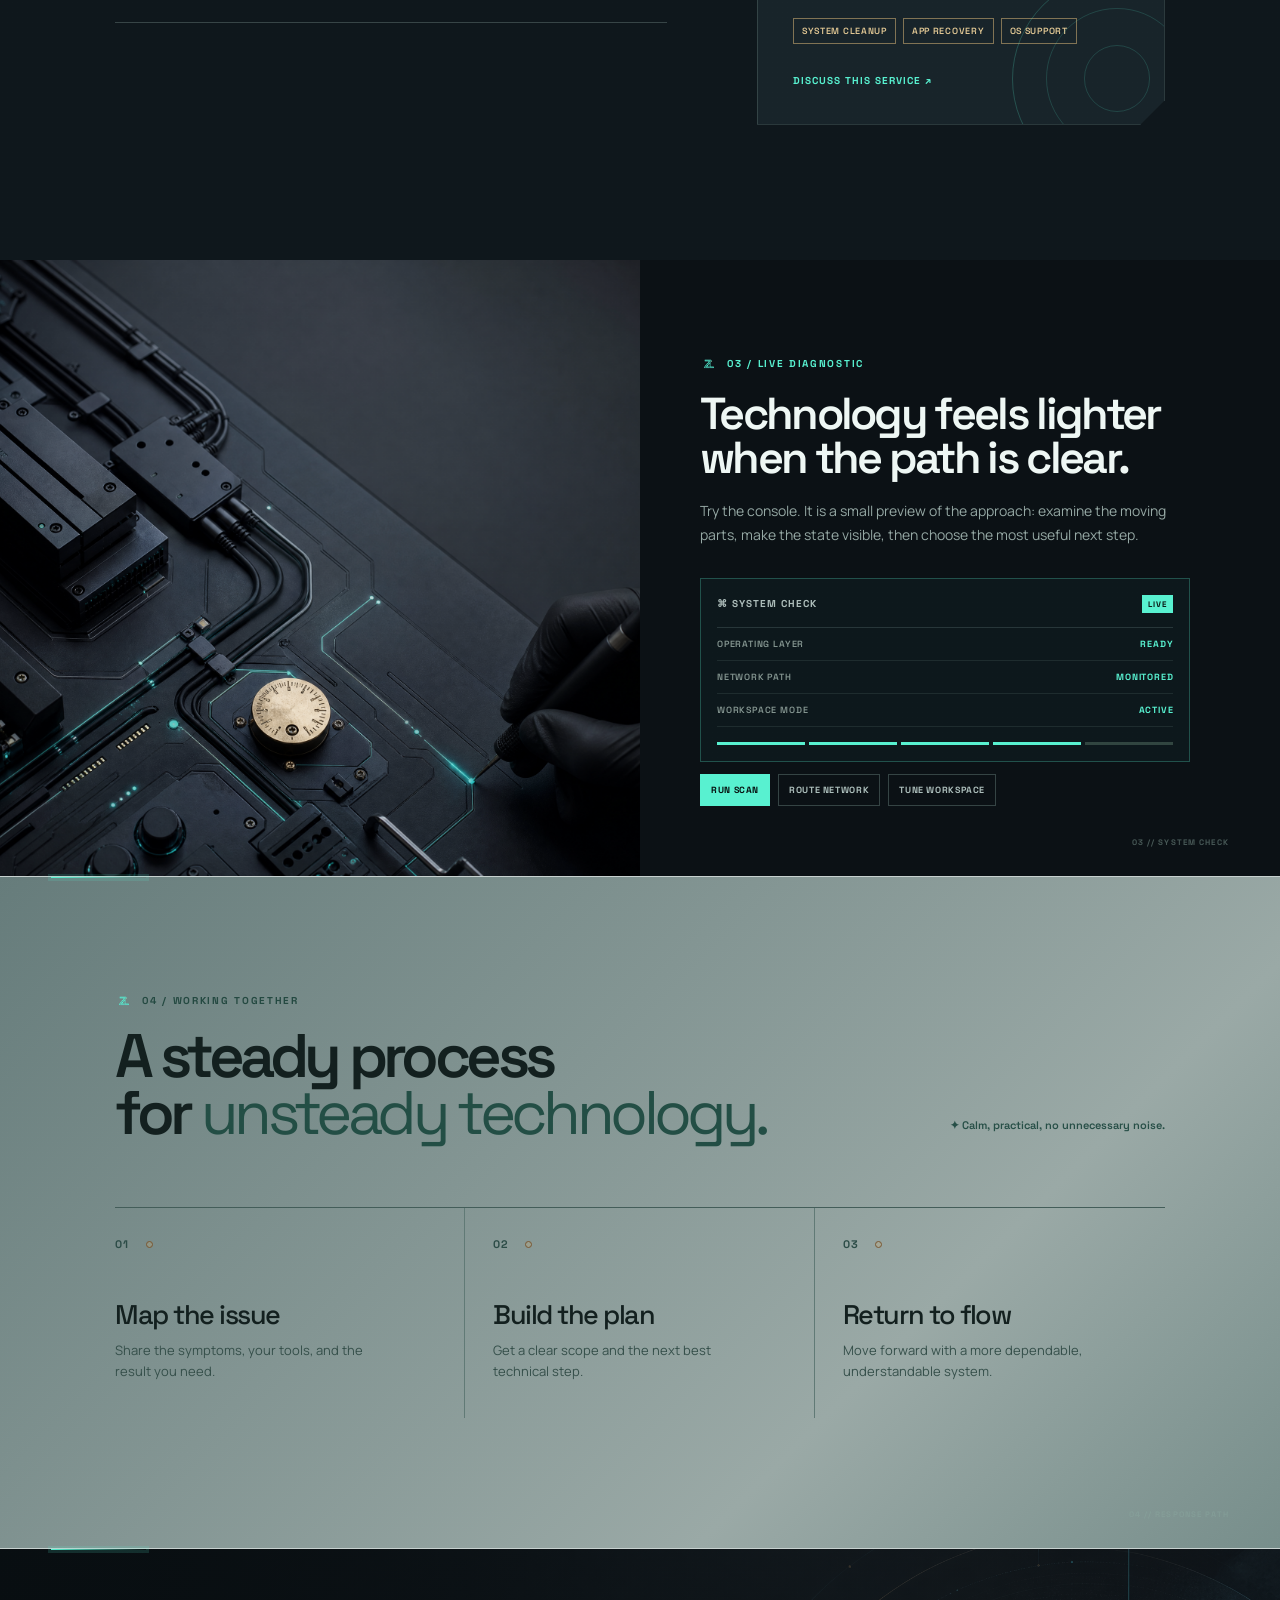
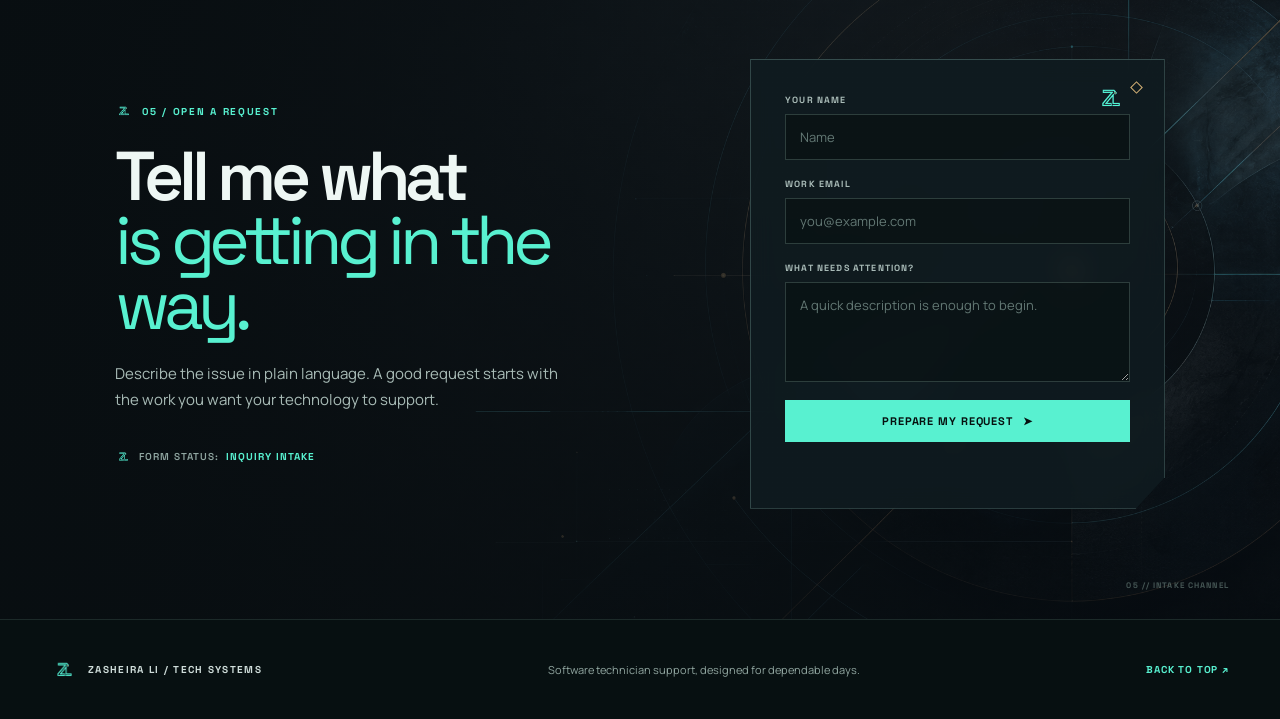
==== commit 34750c29: "added Purchase Services link" ====
--- a/index.html
+++ b/index.html
@@ -60,6 +60,7 @@
             <nav class="desktop-nav" aria-label="Primary navigation">
                 <a href="#top" class="active">Home</a>
                 <a href="#services">Services</a>
+                <a href="checkout.html">Purchase Services ↗</a>
                 <a href="#process">Process</a>
                 <a href="#contact">Contact</a>
             </nav>
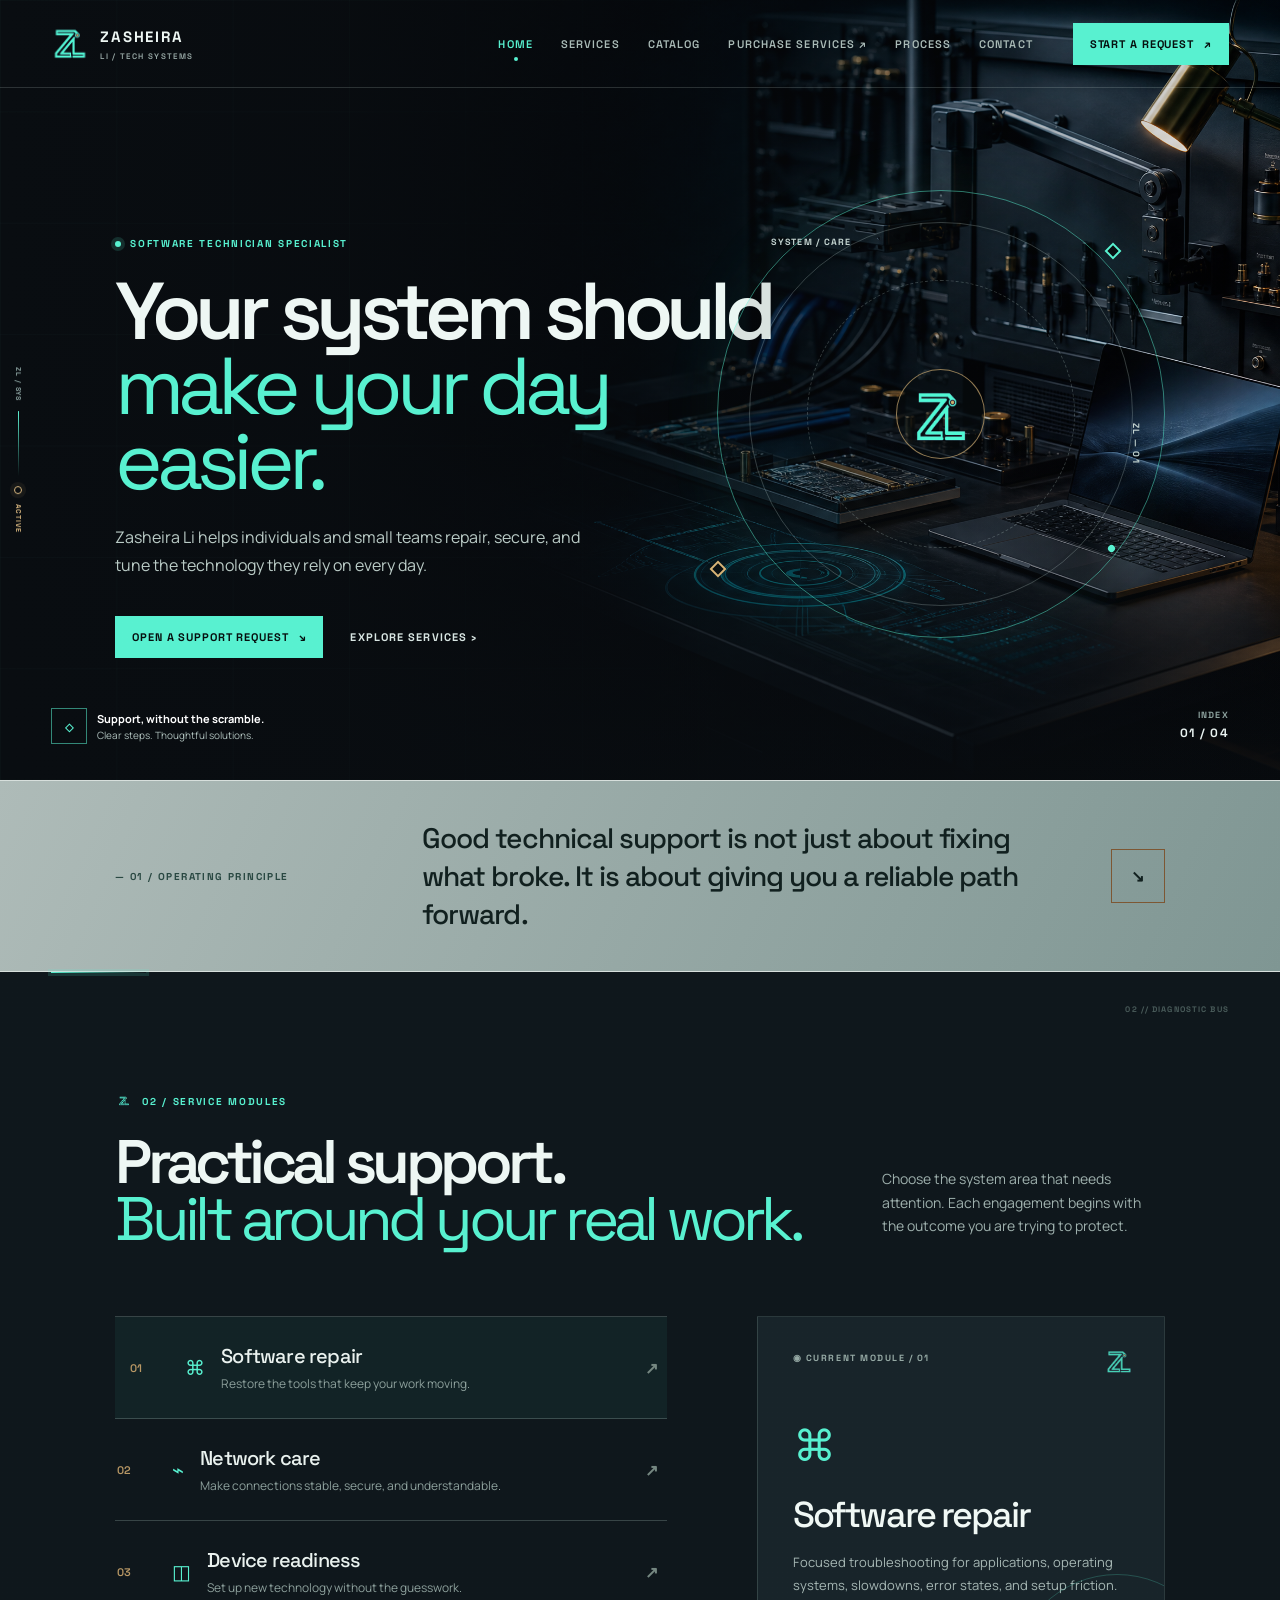
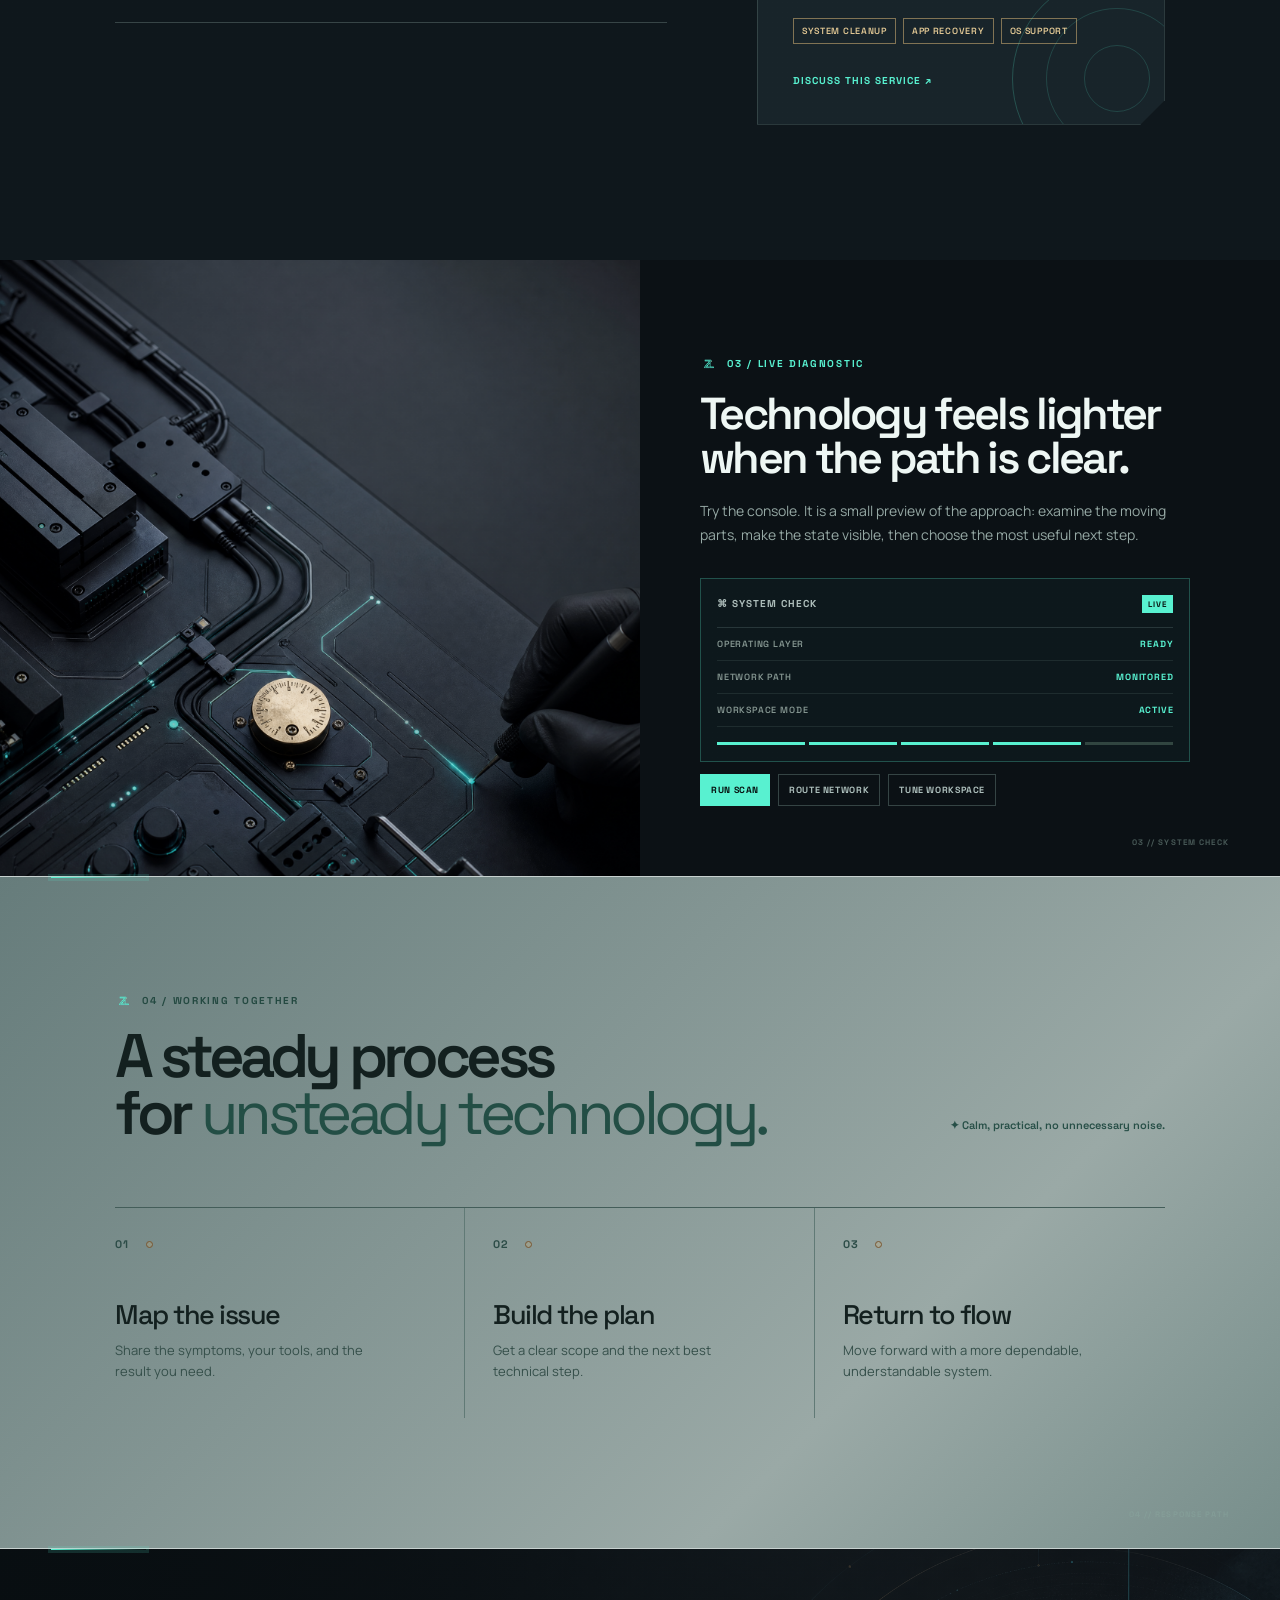
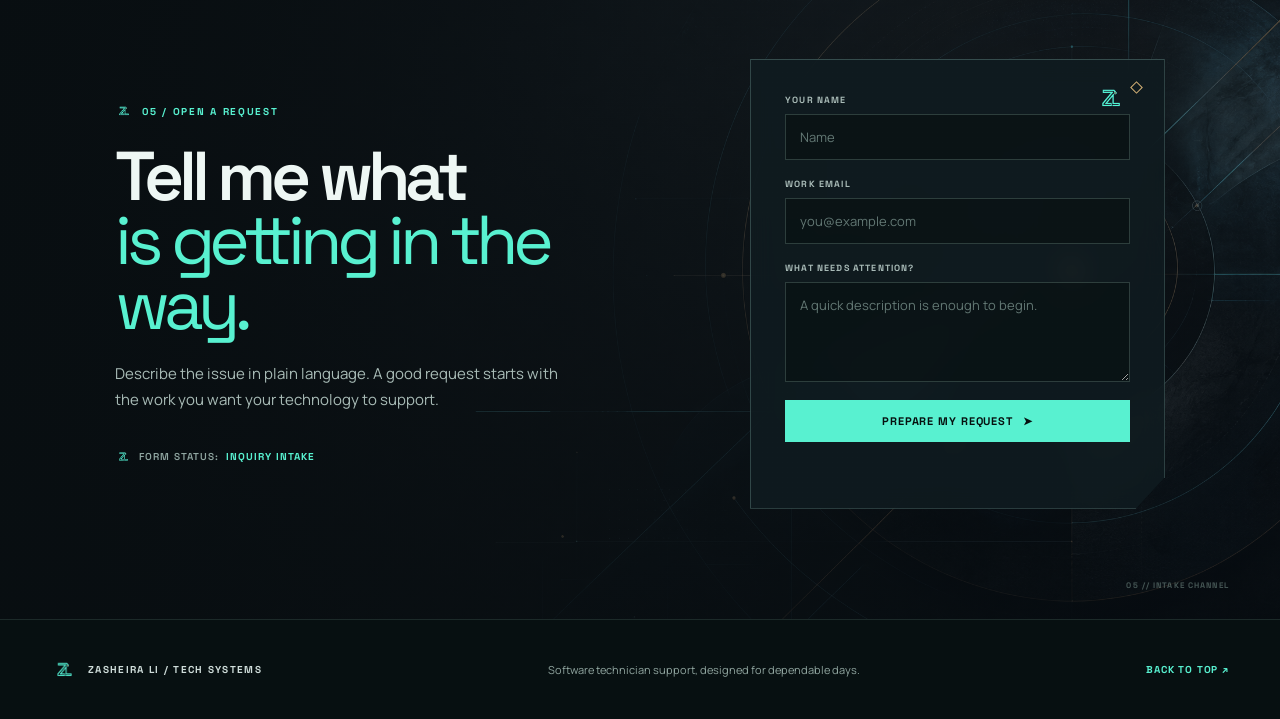
==== commit 695bec6d: "added catalog page and product images" ====
--- a/index.html
+++ b/index.html
@@ -60,6 +60,7 @@
             <nav class="desktop-nav" aria-label="Primary navigation">
                 <a href="#top" class="active">Home</a>
                 <a href="#services">Services</a>
+                <a href="catalog.html">Catalog</a>
                 <a href="checkout.html">Purchase Services ↗</a>
                 <a href="#process">Process</a>
                 <a href="#contact">Contact</a>
@@ -72,6 +73,8 @@
         <nav class="mobile-nav" aria-label="Mobile navigation">
             <a href="#top">Home</a>
             <a href="#services">Services</a>
+            <a href="catalog.html">Catalog</a>
+            <a href="checkout.html">Purchase Services ↗</a>
             <a href="#process">Process</a>
             <a href="#contact">Contact</a>
         </nav>
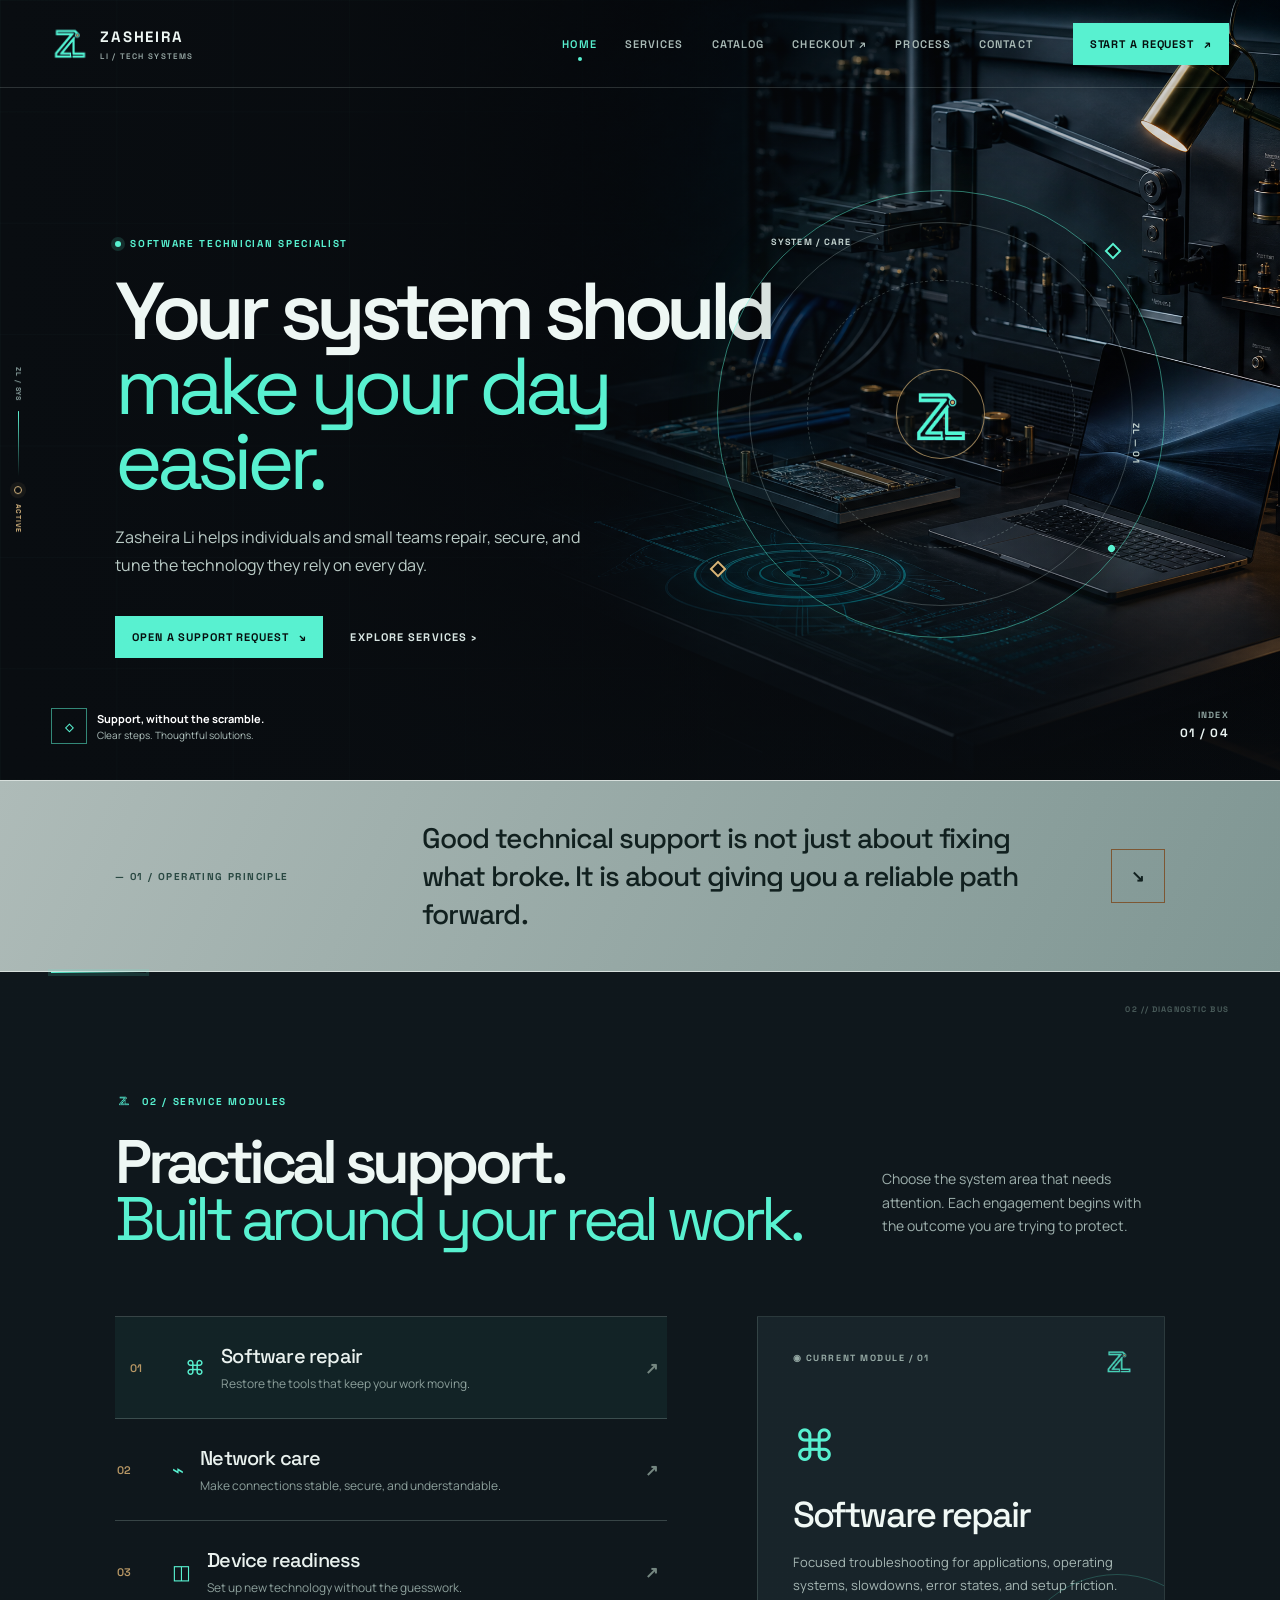
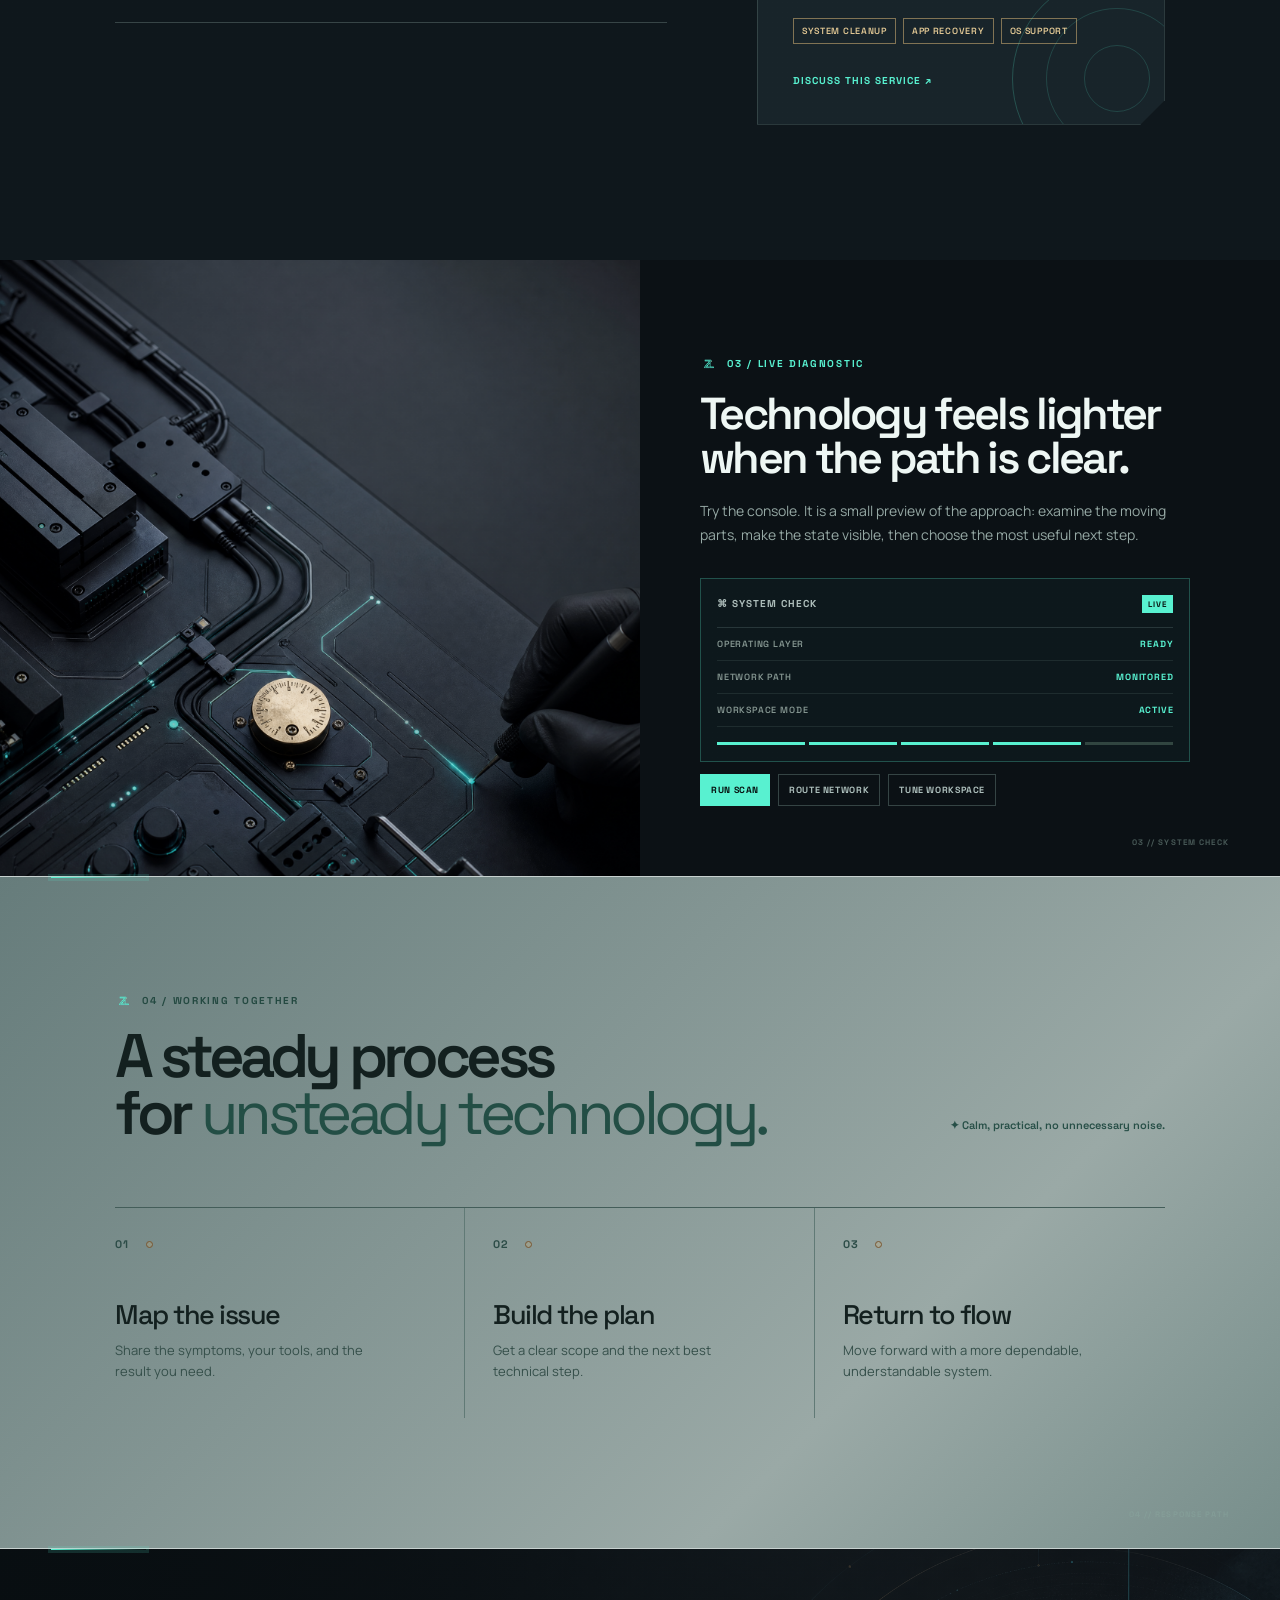
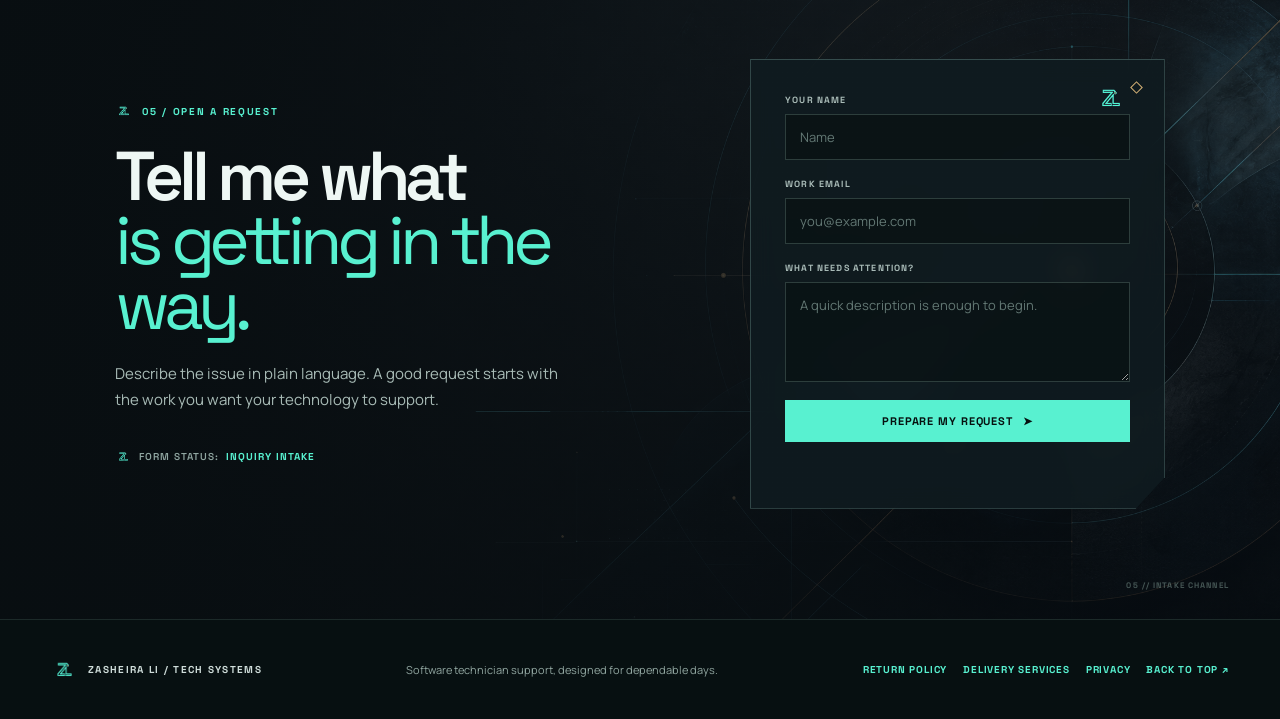
==== commit 6628166a: "Update website pages, checkout, and policies" ====
--- a/index.html
+++ b/index.html
@@ -61,7 +61,7 @@
                 <a href="#top" class="active">Home</a>
                 <a href="#services">Services</a>
                 <a href="catalog.html">Catalog</a>
-                <a href="checkout.html">Purchase Services ↗</a>
+                <a href="checkout.html">Checkout ↗</a>
                 <a href="#process">Process</a>
                 <a href="#contact">Contact</a>
             </nav>
@@ -74,7 +74,7 @@
             <a href="#top">Home</a>
             <a href="#services">Services</a>
             <a href="catalog.html">Catalog</a>
-            <a href="checkout.html">Purchase Services ↗</a>
+            <a href="checkout.html">Checkout ↗</a>
             <a href="#process">Process</a>
             <a href="#contact">Contact</a>
         </nav>
@@ -270,7 +270,7 @@
             <div><img src="images/zl-logo.png" alt="ZL logo" /> ZASHEIRA LI / TECH
                 SYSTEMS</div>
             <p>Software technician support, designed for dependable days.</p>
-            <a href="#top">Back to top ↗</a>
+            <div class="footer-links"><a href="return-policy.html">Return policy</a><a href="delivery-services.html">Delivery services</a><a href="privacy.html">Privacy</a><a href="#top">Back to top ↗</a></div>
         </footer>
     </main>
 
--- a/styles.css
+++ b/styles.css
@@ -1310,3 +1310,8 @@
     animation: none;
   }
 }
+
+/* Shared additions for catalog and informational pages */
+.catalog-actions{display:flex;align-items:center;justify-content:center;flex-wrap:wrap;gap:16px;margin:24px 25px 0}.catalog-count{color:var(--muted);font:700 10px var(--heading);letter-spacing:.1em;text-transform:uppercase}.footer-links{display:flex;flex-wrap:wrap;justify-content:flex-end;gap:16px}.footer-links a:hover{color:var(--aqua)}.checkout-policy-bar{display:flex;align-items:center;justify-content:center;flex-wrap:wrap;gap:22px;margin:28px 0 0;padding:18px 22px;border:1px solid var(--line);background:rgba(15,23,28,.72);color:var(--muted);font:700 10px var(--heading);letter-spacing:.1em;text-transform:uppercase}.checkout-policy-bar span{color:var(--brass)}.checkout-policy-bar a:hover{color:var(--aqua)}
+@media (max-width: 980px){.desktop-nav{gap:16px;margin-right:20px}.desktop-nav a{font-size:10px}.header-cta{padding:12px 13px}}
+@media (max-width: 760px){.footer-links{justify-content:flex-start;margin-top:12px}.catalog-actions{margin-bottom:10px}.checkout-policy-bar{align-items:flex-start;flex-direction:column;gap:12px}}
